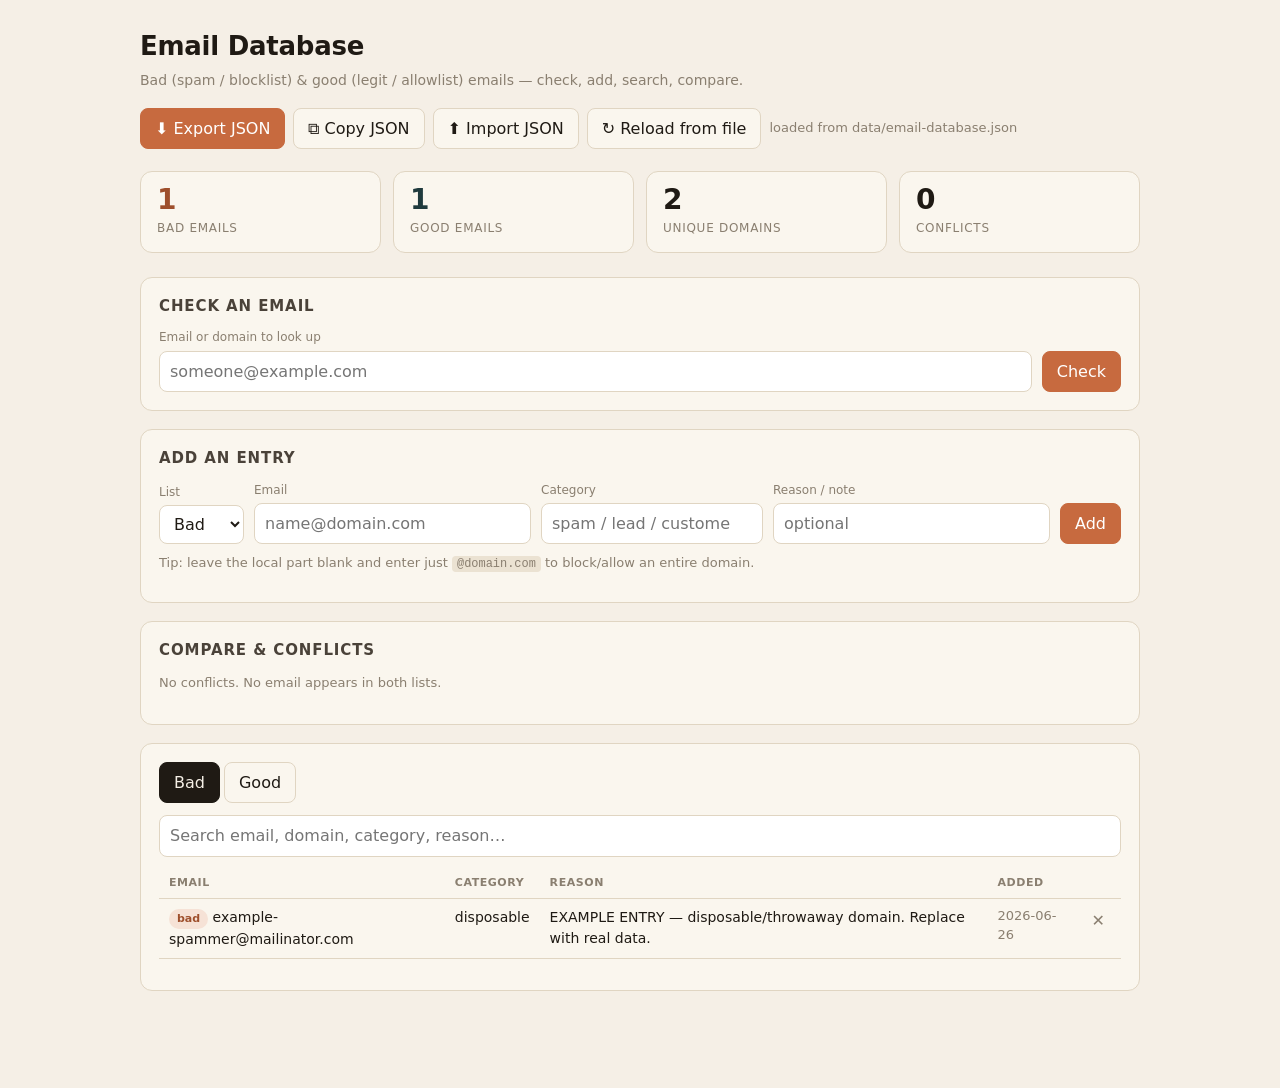
==== email-db.html @ f90742b0 "Add bad/good email database with web tool - data/email-database.json: structured bad (blocklist) and" ====
<!doctype html>
<html lang="en">
<head>
<meta charset="utf-8" />
<meta name="viewport" content="width=device-width, initial-scale=1" />
<title>Email Database — Bad &amp; Good</title>
<style>
  :root{
    --bg:#F5EFE6; --surface:#FAF6EE; --sand:#EBE2D2; --ink:#1F1A14; --ink-soft:#4A4239;
    --muted:#8A7F70; --hairline:#E0D5C2; --terracotta:#C76A3F; --terracotta-deep:#9E4F2C;
    --ocean:#1F3A3D; --ocean-2:#2C5658; --bad:#9E4F2C; --good:#1F3A3D;
    --f-sans:"Inter","Helvetica Neue",system-ui,sans-serif;
  }
  *{box-sizing:border-box}
  body{margin:0;background:var(--bg);color:var(--ink);font-family:var(--f-sans);line-height:1.45}
  .wrap{max-width:1040px;margin:0 auto;padding:28px 20px 80px}
  header h1{margin:0 0 4px;font-size:26px;letter-spacing:-.01em}
  header p{margin:0;color:var(--muted);font-size:14px}
  .bar{display:flex;flex-wrap:wrap;gap:8px;margin:18px 0 22px}
  button,.btn{font:inherit;cursor:pointer;border:1px solid var(--hairline);background:var(--surface);
    color:var(--ink);padding:8px 14px;border-radius:8px}
  button:hover{border-color:var(--muted)}
  .btn-primary{background:var(--terracotta);border-color:var(--terracotta);color:#fff}
  .btn-primary:hover{background:var(--terracotta-deep);border-color:var(--terracotta-deep)}
  .stats{display:grid;grid-template-columns:repeat(auto-fit,minmax(140px,1fr));gap:12px;margin-bottom:24px}
  .stat{background:var(--surface);border:1px solid var(--hairline);border-radius:12px;padding:14px 16px}
  .stat .n{font-size:28px;font-weight:700;line-height:1}
  .stat .l{font-size:12px;color:var(--muted);text-transform:uppercase;letter-spacing:.06em;margin-top:6px}
  .stat.bad .n{color:var(--bad)} .stat.good .n{color:var(--good)}
  .card{background:var(--surface);border:1px solid var(--hairline);border-radius:12px;padding:18px;margin-bottom:18px}
  .card h2{margin:0 0 12px;font-size:15px;text-transform:uppercase;letter-spacing:.06em;color:var(--ink-soft)}
  .row{display:flex;flex-wrap:wrap;gap:10px;align-items:end}
  label{display:block;font-size:12px;color:var(--muted);margin-bottom:4px}
  input,select{font:inherit;padding:8px 10px;border:1px solid var(--hairline);border-radius:8px;background:#fff;color:var(--ink);min-width:0}
  input:focus,select:focus{outline:2px solid var(--terracotta);outline-offset:-1px}
  .grow{flex:1 1 200px}
  .verdict{margin-top:12px;padding:12px 14px;border-radius:10px;font-weight:600;display:none}
  .verdict.show{display:block}
  .verdict.v-bad{background:#f6e2d6;color:var(--bad)}
  .verdict.v-good{background:#dde8e3;color:var(--good)}
  .verdict.v-unknown{background:var(--sand);color:var(--ink-soft)}
  .verdict small{display:block;font-weight:400;color:var(--ink-soft);margin-top:4px}
  table{width:100%;border-collapse:collapse;font-size:14px}
  th,td{text-align:left;padding:8px 10px;border-bottom:1px solid var(--hairline);vertical-align:top}
  th{font-size:11px;text-transform:uppercase;letter-spacing:.05em;color:var(--muted);cursor:pointer;white-space:nowrap}
  tr:hover td{background:rgba(0,0,0,.02)}
  .pill{display:inline-block;font-size:11px;padding:2px 8px;border-radius:999px;font-weight:600}
  .pill.bad{background:#f6e2d6;color:var(--bad)} .pill.good{background:#dde8e3;color:var(--good)}
  .del{color:var(--muted);border:none;background:none;padding:2px 6px;font-size:16px}
  .del:hover{color:var(--bad)}
  .muted{color:var(--muted);font-size:13px}
  .tabs{display:flex;gap:4px;margin-bottom:12px}
  .tabs button.active{background:var(--ink);color:var(--bg);border-color:var(--ink)}
  .conflict{background:#fbeede;border:1px solid #e7c9a8;border-radius:10px;padding:10px 14px;margin-bottom:8px;font-size:14px}
  .notice{font-size:13px;color:var(--muted);margin:10px 0}
  .hidden{display:none}
  code{background:var(--sand);padding:1px 5px;border-radius:4px;font-size:.92em}
</style>
</head>
<body>
<div class="wrap">
  <header>
    <h1>Email Database</h1>
    <p>Bad (spam / blocklist) &amp; good (legit / allowlist) emails — check, add, search, compare.</p>
  </header>

  <div class="bar">
    <button class="btn-primary" id="btnExport">⬇ Export JSON</button>
    <button id="btnCopy">⧉ Copy JSON</button>
    <label class="btn" style="margin:0">⬆ Import JSON<input id="fileImport" type="file" accept="application/json" class="hidden"></label>
    <button id="btnReload">↻ Reload from file</button>
    <span class="muted" id="status" style="align-self:center"></span>
  </div>

  <div class="stats">
    <div class="stat bad"><div class="n" id="cBad">0</div><div class="l">Bad emails</div></div>
    <div class="stat good"><div class="n" id="cGood">0</div><div class="l">Good emails</div></div>
    <div class="stat"><div class="n" id="cDomains">0</div><div class="l">Unique domains</div></div>
    <div class="stat"><div class="n" id="cConflict">0</div><div class="l">Conflicts</div></div>
  </div>

  <!-- CHECK -->
  <div class="card">
    <h2>Check an email</h2>
    <div class="row">
      <div class="grow">
        <label for="checkInput">Email or domain to look up</label>
        <input id="checkInput" class="grow" style="width:100%" placeholder="someone@example.com" autocomplete="off">
      </div>
      <button class="btn-primary" id="btnCheck">Check</button>
    </div>
    <div class="verdict" id="verdict"></div>
  </div>

  <!-- ADD -->
  <div class="card">
    <h2>Add an entry</h2>
    <div class="row">
      <div><label>List</label>
        <select id="addList"><option value="bad">Bad</option><option value="good">Good</option></select></div>
      <div class="grow"><label>Email</label><input id="addEmail" style="width:100%" placeholder="name@domain.com"></div>
      <div><label>Category</label><input id="addCategory" placeholder="spam / lead / customer…" list="catList">
        <datalist id="catList">
          <option value="spam"><option value="phishing"><option value="disposable"><option value="bot"><option value="competitor">
          <option value="lead"><option value="customer"><option value="partner"><option value="vendor">
        </datalist></div>
      <div class="grow"><label>Reason / note</label><input id="addReason" style="width:100%" placeholder="optional"></div>
      <button class="btn-primary" id="btnAdd">Add</button>
    </div>
    <div class="notice">Tip: leave the local part blank and enter just <code>@domain.com</code> to block/allow an entire domain.</div>
  </div>

  <!-- COMPARE -->
  <div class="card" id="conflictCard">
    <h2>Compare &amp; conflicts</h2>
    <div id="conflicts"></div>
  </div>

  <!-- LIST -->
  <div class="card">
    <div class="tabs">
      <button data-tab="bad" class="active">Bad</button>
      <button data-tab="good">Good</button>
    </div>
    <div class="row" style="margin-bottom:10px">
      <input id="search" class="grow" style="width:100%" placeholder="Search email, domain, category, reason…">
    </div>
    <table>
      <thead><tr>
        <th data-sort="email">Email</th><th data-sort="category">Category</th>
        <th data-sort="reason">Reason</th><th data-sort="addedAt">Added</th><th></th>
      </tr></thead>
      <tbody id="tbody"></tbody>
    </table>
    <p class="muted" id="emptyMsg"></p>
  </div>
</div>

<script>
const DATA_URL = "data/email-database.json";
const LS_KEY = "emailDb.working";
let db = { meta:{}, bad:[], good:[] };
let activeTab = "bad";
let sortKey = "addedAt", sortDir = -1;

const $ = s => document.querySelector(s);
const todayISO = () => new Date().toISOString().slice(0,10);
const norm = s => (s||"").trim().toLowerCase();
const domainOf = e => { const a = norm(e); return a.includes("@") ? a.split("@").pop() : a.replace(/^@/,""); };

function setStatus(msg){ $("#status").textContent = msg; }

async function load(){
  const saved = localStorage.getItem(LS_KEY);
  if (saved){
    try { db = JSON.parse(saved); setStatus("loaded your local working copy"); render(); return; }
    catch(e){ /* fall through */ }
  }
  await reloadFromFile();
}
async function reloadFromFile(){
  try{
    const r = await fetch(DATA_URL, {cache:"no-store"});
    if(!r.ok) throw new Error(r.status);
    db = await r.json();
    db.bad = db.bad||[]; db.good = db.good||[];
    setStatus("loaded from " + DATA_URL);
  }catch(e){
    setStatus("could not fetch file (open via the website, or Import a JSON file)");
    db.bad = db.bad||[]; db.good = db.good||[];
  }
  render();
}
function persist(){ localStorage.setItem(LS_KEY, JSON.stringify(db)); }

function findMatches(query){
  const q = norm(query); if(!q) return null;
  const dom = domainOf(q);
  const scan = list => db[list].filter(x =>
    norm(x.email) === q || (x.domain && norm(x.domain) === dom && !q.includes("@") ) ||
    (x.domain && norm(x.domain) === dom) );
  return { bad: scan("bad"), good: scan("good"), domain: dom };
}

function check(){
  const v = $("#verdict");
  const m = findMatches($("#checkInput").value);
  if(!m){ v.className="verdict"; return; }
  v.classList.add("show");
  if(m.bad.length){
    v.className = "verdict show v-bad";
    v.innerHTML = "⛔ BAD — on the blocklist" + reasonLine(m.bad);
  } else if(m.good.length){
    v.className = "verdict show v-good";
    v.innerHTML = "✓ GOOD — on the allowlist" + reasonLine(m.good);
  } else {
    v.className = "verdict show v-unknown";
    v.innerHTML = "? UNKNOWN — not in either list <small>No match for this address or its domain (" + m.domain + ").</small>";
  }
}
function reasonLine(hits){
  const h = hits[0];
  const how = norm(h.email) ? "exact address" : "domain rule";
  return "<small>Matched by " + how + (h.category?(" · "+h.category):"") + (h.reason?(" · "+h.reason):"") + "</small>";
}

function addEntry(){
  const list = $("#addList").value;
  let email = norm($("#addEmail").value);
  if(!email){ alert("Enter an email or @domain."); return; }
  const entry = {
    email: email.startsWith("@") ? "" : email,
    domain: domainOf(email),
    category: $("#addCategory").value.trim(),
    reason: $("#addReason").value.trim(),
    source: "manual",
    addedAt: todayISO()
  };
  const dupe = db[list].find(x => norm(x.email)===entry.email && norm(x.domain)===entry.domain);
  if(dupe){ alert("Already in the " + list + " list."); return; }
  db[list].unshift(entry);
  persist();
  $("#addEmail").value=$("#addCategory").value=$("#addReason").value="";
  setStatus("added to " + list + " · remember to Export and commit");
  render();
}

function removeEntry(list, idx){
  if(!confirm("Remove this entry?")) return;
  db[list].splice(idx,1); persist(); setStatus("removed · remember to Export"); render();
}

function computeConflicts(){
  const badSet = new Map(), out=[];
  db.bad.forEach(x => badSet.set(norm(x.email)||("@"+norm(x.domain)), x));
  db.good.forEach(g => {
    const k = norm(g.email)||("@"+norm(g.domain));
    if(badSet.has(k)) out.push(k.replace(/^@/,"")+" (in BOTH lists)");
  });
  return out;
}

function render(){
  $("#cBad").textContent = db.bad.length;
  $("#cGood").textContent = db.good.length;
  const doms = new Set([...db.bad,...db.good].map(x=>norm(x.domain)).filter(Boolean));
  $("#cDomains").textContent = doms.size;
  const conflicts = computeConflicts();
  $("#cConflict").textContent = conflicts.length;
  $("#conflicts").innerHTML = conflicts.length
    ? conflicts.map(c=>'<div class="conflict">⚠ '+c+' — review which list is correct.</div>').join("")
    : '<p class="muted">No conflicts. No email appears in both lists.</p>';

  const q = norm($("#search").value);
  let rows = db[activeTab].map((x,i)=>({x,i}))
    .filter(({x})=> !q || [x.email,x.domain,x.category,x.reason].some(f=>norm(f).includes(q)));
  rows.sort((a,b)=>{
    const av=norm(a.x[sortKey]), bv=norm(b.x[sortKey]);
    return av<bv?-sortDir:av>bv?sortDir:0;
  });
  $("#tbody").innerHTML = rows.map(({x,i})=>`
    <tr>
      <td><span class="pill ${activeTab}">${activeTab}</span> ${x.email||"<em>(any)</em> @"+x.domain}</td>
      <td>${x.category||""}</td><td>${x.reason||""}</td><td class="muted">${x.addedAt||""}</td>
      <td><button class="del" title="Remove" onclick="removeEntry('${activeTab}',${i})">✕</button></td>
    </tr>`).join("");
  $("#emptyMsg").textContent = rows.length ? "" :
    (db[activeTab].length ? "No matches for this search." : "This list is empty — add an entry above.");
}

function exportJson(){
  db.meta = db.meta||{}; db.meta.updatedAt = todayISO();
  const blob = new Blob([JSON.stringify(db,null,2)], {type:"application/json"});
  const a = document.createElement("a");
  a.href = URL.createObjectURL(blob); a.download = "email-database.json"; a.click();
  setStatus("exported — commit this file to data/email-database.json");
}
async function copyJson(){
  db.meta = db.meta||{}; db.meta.updatedAt = todayISO();
  await navigator.clipboard.writeText(JSON.stringify(db,null,2));
  setStatus("JSON copied to clipboard");
}
function importJson(file){
  const r = new FileReader();
  r.onload = () => { try{
    const j = JSON.parse(r.result); j.bad=j.bad||[]; j.good=j.good||[];
    db = j; persist(); setStatus("imported "+file.name); render();
  }catch(e){ alert("Not valid JSON: "+e.message); } };
  r.readAsText(file);
}

// wire up
$("#btnCheck").onclick = check;
$("#checkInput").addEventListener("keydown", e=>{ if(e.key==="Enter") check(); });
$("#btnAdd").onclick = addEntry;
$("#btnExport").onclick = exportJson;
$("#btnCopy").onclick = copyJson;
$("#btnReload").onclick = ()=>{ if(confirm("Discard your local working copy and reload the committed file?")){ localStorage.removeItem(LS_KEY); reloadFromFile(); } };
$("#fileImport").onchange = e=>{ if(e.target.files[0]) importJson(e.target.files[0]); };
$("#search").addEventListener("input", render);
document.querySelectorAll(".tabs button").forEach(b=> b.onclick=()=>{
  activeTab=b.dataset.tab;
  document.querySelectorAll(".tabs button").forEach(x=>x.classList.toggle("active",x===b));
  render();
});
document.querySelectorAll("th[data-sort]").forEach(th=> th.onclick=()=>{
  const k=th.dataset.sort; sortDir = (sortKey===k)? -sortDir : 1; sortKey=k; render();
});

load();
</script>
</body>
</html>
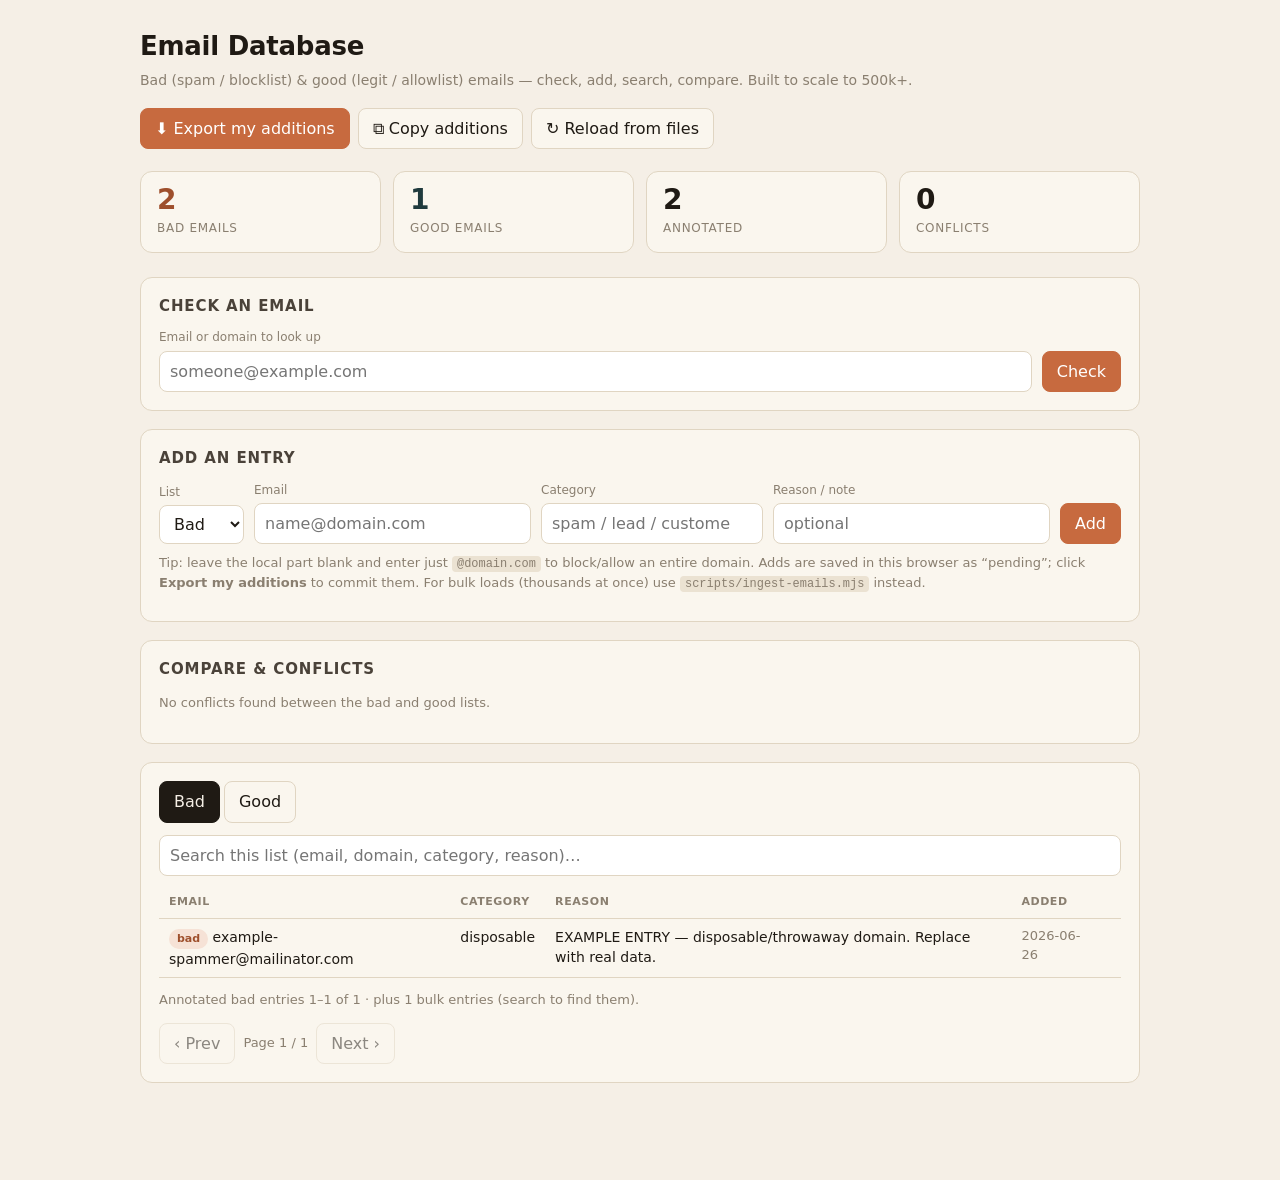
==== commit 7c511339: "Scale email database to 500k+ without crushing the browser The old tool loaded all entries into memo" ====
--- a/email-db.html
+++ b/email-db.html
@@ -20,6 +20,7 @@
   button,.btn{font:inherit;cursor:pointer;border:1px solid var(--hairline);background:var(--surface);
     color:var(--ink);padding:8px 14px;border-radius:8px}
   button:hover{border-color:var(--muted)}
+  button:disabled{opacity:.5;cursor:default}
   .btn-primary{background:var(--terracotta);border-color:var(--terracotta);color:#fff}
   .btn-primary:hover{background:var(--terracotta-deep);border-color:var(--terracotta-deep)}
   .stats{display:grid;grid-template-columns:repeat(auto-fit,minmax(140px,1fr));gap:12px;margin-bottom:24px}
@@ -42,10 +43,11 @@
   .verdict small{display:block;font-weight:400;color:var(--ink-soft);margin-top:4px}
   table{width:100%;border-collapse:collapse;font-size:14px}
   th,td{text-align:left;padding:8px 10px;border-bottom:1px solid var(--hairline);vertical-align:top}
-  th{font-size:11px;text-transform:uppercase;letter-spacing:.05em;color:var(--muted);cursor:pointer;white-space:nowrap}
+  th{font-size:11px;text-transform:uppercase;letter-spacing:.05em;color:var(--muted);white-space:nowrap}
   tr:hover td{background:rgba(0,0,0,.02)}
   .pill{display:inline-block;font-size:11px;padding:2px 8px;border-radius:999px;font-weight:600}
   .pill.bad{background:#f6e2d6;color:var(--bad)} .pill.good{background:#dde8e3;color:var(--good)}
+  .pill.bulk{background:var(--sand);color:var(--ink-soft)}
   .del{color:var(--muted);border:none;background:none;padding:2px 6px;font-size:16px}
   .del:hover{color:var(--bad)}
   .muted{color:var(--muted);font-size:13px}
@@ -55,27 +57,27 @@
   .notice{font-size:13px;color:var(--muted);margin:10px 0}
   .hidden{display:none}
   code{background:var(--sand);padding:1px 5px;border-radius:4px;font-size:.92em}
+  .pager{display:flex;gap:8px;align-items:center;margin-top:12px}
 </style>
 </head>
 <body>
 <div class="wrap">
   <header>
     <h1>Email Database</h1>
-    <p>Bad (spam / blocklist) &amp; good (legit / allowlist) emails — check, add, search, compare.</p>
+    <p>Bad (spam / blocklist) &amp; good (legit / allowlist) emails — check, add, search, compare. Built to scale to 500k+.</p>
   </header>
 
   <div class="bar">
-    <button class="btn-primary" id="btnExport">⬇ Export JSON</button>
-    <button id="btnCopy">⧉ Copy JSON</button>
-    <label class="btn" style="margin:0">⬆ Import JSON<input id="fileImport" type="file" accept="application/json" class="hidden"></label>
-    <button id="btnReload">↻ Reload from file</button>
+    <button class="btn-primary" id="btnExport">⬇ Export my additions</button>
+    <button id="btnCopy">⧉ Copy additions</button>
+    <button id="btnReload">↻ Reload from files</button>
     <span class="muted" id="status" style="align-self:center"></span>
   </div>
 
   <div class="stats">
     <div class="stat bad"><div class="n" id="cBad">0</div><div class="l">Bad emails</div></div>
     <div class="stat good"><div class="n" id="cGood">0</div><div class="l">Good emails</div></div>
-    <div class="stat"><div class="n" id="cDomains">0</div><div class="l">Unique domains</div></div>
+    <div class="stat"><div class="n" id="cAnnotated">0</div><div class="l">Annotated</div></div>
     <div class="stat"><div class="n" id="cConflict">0</div><div class="l">Conflicts</div></div>
   </div>
 
@@ -107,7 +109,9 @@
       <div class="grow"><label>Reason / note</label><input id="addReason" style="width:100%" placeholder="optional"></div>
       <button class="btn-primary" id="btnAdd">Add</button>
     </div>
-    <div class="notice">Tip: leave the local part blank and enter just <code>@domain.com</code> to block/allow an entire domain.</div>
+    <div class="notice">Tip: leave the local part blank and enter just <code>@domain.com</code> to block/allow an entire domain.
+      Adds are saved in this browser as “pending”; click <b>Export my additions</b> to commit them.
+      For bulk loads (thousands at once) use <code>scripts/ingest-emails.mjs</code> instead.</div>
   </div>
 
   <!-- COMPARE -->
@@ -123,191 +127,301 @@
       <button data-tab="good">Good</button>
     </div>
     <div class="row" style="margin-bottom:10px">
-      <input id="search" class="grow" style="width:100%" placeholder="Search email, domain, category, reason…">
+      <input id="search" class="grow" style="width:100%" placeholder="Search this list (email, domain, category, reason)…">
     </div>
     <table>
       <thead><tr>
-        <th data-sort="email">Email</th><th data-sort="category">Category</th>
-        <th data-sort="reason">Reason</th><th data-sort="addedAt">Added</th><th></th>
+        <th>Email</th><th>Category</th><th>Reason</th><th>Added</th><th></th>
       </tr></thead>
       <tbody id="tbody"></tbody>
     </table>
     <p class="muted" id="emptyMsg"></p>
+    <div class="pager hidden" id="pager">
+      <button id="prevPage">‹ Prev</button>
+      <span class="muted" id="pageInfo"></span>
+      <button id="nextPage">Next ›</button>
+    </div>
   </div>
 </div>
 
 <script>
-const DATA_URL = "data/email-database.json";
-const LS_KEY = "emailDb.working";
-let db = { meta:{}, bad:[], good:[] };
+// ---------------------------------------------------------------------------
+// Scalable design for 500k+ entries:
+//   * Bulk lists (data/bad-emails.txt, good-emails.txt) -> Set for O(1) checks.
+//   * Annotated entries (data/email-database.json) -> small Map for reasons.
+//   * Manual adds -> "pending" delta only, kept tiny in localStorage.
+//   * Browsing is paginated; search results are capped. Never render 500k rows.
+// ---------------------------------------------------------------------------
+const JSON_URL = "data/email-database.json";
+const BULK_URL = { bad: "data/bad-emails.txt", good: "data/good-emails.txt" };
+const LS_KEY = "emailDb.pending";          // only the small delta lives here
+const PAGE_SIZE = 100;
+const SEARCH_CAP = 500;                     // max rows scanned out per search
+
+// Source of truth for membership + counts (keys: "email" or "@domain")
+const allBad = new Set(), allGood = new Set();
+// Annotated entries only (browsable, have reasons). key -> {list,email,domain,category,reason,source,addedAt}
+const info = new Map();
+// Pending manual adds (the delta the user will export). key -> entry
+let pending = { bad: {}, good: {} };
+
 let activeTab = "bad";
-let sortKey = "addedAt", sortDir = -1;
+let page = 0;
+let metaFromFile = {};
 
 const $ = s => document.querySelector(s);
 const todayISO = () => new Date().toISOString().slice(0,10);
 const norm = s => (s||"").trim().toLowerCase();
 const domainOf = e => { const a = norm(e); return a.includes("@") ? a.split("@").pop() : a.replace(/^@/,""); };
-
+const keyOf = (email, domain) => norm(email) ? norm(email) : "@" + norm(domain);
+const fmt = n => n.toLocaleString();
 function setStatus(msg){ $("#status").textContent = msg; }
 
-async function load(){
-  const saved = localStorage.getItem(LS_KEY);
-  if (saved){
-    try { db = JSON.parse(saved); setStatus("loaded your local working copy"); render(); return; }
-    catch(e){ /* fall through */ }
+// ---- loading ---------------------------------------------------------------
+async function loadAll(){
+  allBad.clear(); allGood.clear(); info.clear();
+  metaFromFile = {};
+  await Promise.all([ loadJson(), loadBulk("bad"), loadBulk("good") ]);
+  loadPending();
+  render();
+}
+
+async function loadJson(){
+  try{
+    const r = await fetch(JSON_URL, {cache:"no-store"});
+    if(!r.ok) throw new Error(r.status);
+    const j = await r.json();
+    metaFromFile = j.meta || {};
+    for (const list of ["bad","good"]) {
+      (j[list]||[]).forEach(x => addEntry(list, x, /*annotated*/true));
+    }
+  }catch(e){ /* fine if missing; bulk lists may still load */ }
+}
+
+async function loadBulk(list){
+  try{
+    const r = await fetch(BULK_URL[list], {cache:"no-store"});
+    if(!r.ok) throw new Error(r.status);
+    const text = await r.text();
+    const target = list === "bad" ? allBad : allGood;
+    let start = 0;
+    // Parse line-by-line without building a giant array of objects.
+    while (start < text.length) {
+      let nl = text.indexOf("\n", start);
+      if (nl === -1) nl = text.length;
+      const line = text.slice(start, nl).trim();
+      start = nl + 1;
+      if (!line || line[0] === "#") continue;
+      target.add(norm(line));
+    }
+  }catch(e){ /* fine if missing */ }
+}
+
+// Register an entry into the membership Sets (+info if annotated).
+function addEntry(list, x, annotated){
+  const email = norm(x.email).startsWith("@") ? "" : norm(x.email);
+  const domain = norm(x.domain) || domainOf(email);
+  const k = keyOf(email, domain);
+  (list === "bad" ? allBad : allGood).add(k);
+  if (annotated) info.set(list + "|" + k, { list, email, domain,
+    category: x.category||"", reason: x.reason||"", source: x.source||"", addedAt: x.addedAt||"" });
+  return k;
+}
+
+function loadPending(){
+  try{
+    const saved = JSON.parse(localStorage.getItem(LS_KEY) || "null");
+    if (saved && saved.bad && saved.good) pending = saved;
+  }catch(e){ pending = { bad:{}, good:{} }; }
+  for (const list of ["bad","good"]) {
+    Object.values(pending[list]).forEach(x => addEntry(list, x, true));
   }
-  await reloadFromFile();
-}
-async function reloadFromFile(){
-  try{
-    const r = await fetch(DATA_URL, {cache:"no-store"});
-    if(!r.ok) throw new Error(r.status);
-    db = await r.json();
-    db.bad = db.bad||[]; db.good = db.good||[];
-    setStatus("loaded from " + DATA_URL);
-  }catch(e){
-    setStatus("could not fetch file (open via the website, or Import a JSON file)");
-    db.bad = db.bad||[]; db.good = db.good||[];
-  }
-  render();
-}
-function persist(){ localStorage.setItem(LS_KEY, JSON.stringify(db)); }
-
-function findMatches(query){
+}
+function persistPending(){ localStorage.setItem(LS_KEY, JSON.stringify(pending)); }
+
+// ---- check (O(1) membership) ----------------------------------------------
+function lookup(query){
   const q = norm(query); if(!q) return null;
   const dom = domainOf(q);
-  const scan = list => db[list].filter(x =>
-    norm(x.email) === q || (x.domain && norm(x.domain) === dom && !q.includes("@") ) ||
-    (x.domain && norm(x.domain) === dom) );
-  return { bad: scan("bad"), good: scan("good"), domain: dom };
+  const keys = [];
+  if (q.includes("@") && !q.startsWith("@")) keys.push(q);   // exact address
+  keys.push("@" + dom);                                       // whole-domain rule
+  const hit = (set) => keys.find(k => set.has(k)) || null;
+  const bKey = hit(allBad), gKey = hit(allGood);
+  const reason = (k) => info.get("bad|"+k) || info.get("good|"+k) || null;
+  return { bad: bKey, good: gKey, domain: dom,
+           badInfo: bKey ? reason(bKey) : null, goodInfo: gKey ? reason(gKey) : null };
 }
 
 function check(){
   const v = $("#verdict");
-  const m = findMatches($("#checkInput").value);
+  const m = lookup($("#checkInput").value);
   if(!m){ v.className="verdict"; return; }
   v.classList.add("show");
-  if(m.bad.length){
+  if(m.bad){
     v.className = "verdict show v-bad";
-    v.innerHTML = "⛔ BAD — on the blocklist" + reasonLine(m.bad);
-  } else if(m.good.length){
+    v.innerHTML = "⛔ BAD — on the blocklist" + reasonLine(m.bad, m.badInfo);
+  } else if(m.good){
     v.className = "verdict show v-good";
-    v.innerHTML = "✓ GOOD — on the allowlist" + reasonLine(m.good);
+    v.innerHTML = "✓ GOOD — on the allowlist" + reasonLine(m.good, m.goodInfo);
   } else {
     v.className = "verdict show v-unknown";
     v.innerHTML = "? UNKNOWN — not in either list <small>No match for this address or its domain (" + m.domain + ").</small>";
   }
 }
-function reasonLine(hits){
-  const h = hits[0];
-  const how = norm(h.email) ? "exact address" : "domain rule";
-  return "<small>Matched by " + how + (h.category?(" · "+h.category):"") + (h.reason?(" · "+h.reason):"") + "</small>";
-}
-
-function addEntry(){
+function reasonLine(key, meta){
+  const how = key.startsWith("@") ? "domain rule" : "exact address";
+  if (!meta) return "<small>Matched by " + how + " · (bulk list, no note)</small>";
+  return "<small>Matched by " + how + (meta.category?(" · "+meta.category):"") + (meta.reason?(" · "+meta.reason):"") + "</small>";
+}
+
+// ---- add -------------------------------------------------------------------
+function add(){
   const list = $("#addList").value;
-  let email = norm($("#addEmail").value);
-  if(!email){ alert("Enter an email or @domain."); return; }
-  const entry = {
-    email: email.startsWith("@") ? "" : email,
-    domain: domainOf(email),
-    category: $("#addCategory").value.trim(),
-    reason: $("#addReason").value.trim(),
-    source: "manual",
-    addedAt: todayISO()
-  };
-  const dupe = db[list].find(x => norm(x.email)===entry.email && norm(x.domain)===entry.domain);
-  if(dupe){ alert("Already in the " + list + " list."); return; }
-  db[list].unshift(entry);
-  persist();
+  let raw = norm($("#addEmail").value);
+  if(!raw){ alert("Enter an email or @domain."); return; }
+  const email = raw.startsWith("@") ? "" : raw;
+  const domain = domainOf(raw);
+  const k = keyOf(email, domain);
+  if ((list==="bad"?allBad:allGood).has(k)) { alert("Already on the " + list + " list."); return; }
+  const entry = { email, domain, category: $("#addCategory").value.trim(),
+    reason: $("#addReason").value.trim(), source: "manual", addedAt: todayISO() };
+  pending[list][k] = entry;
+  addEntry(list, entry, true);
+  persistPending();
   $("#addEmail").value=$("#addCategory").value=$("#addReason").value="";
-  setStatus("added to " + list + " · remember to Export and commit");
+  setStatus("added to " + list + " (pending) · Export my additions to commit");
   render();
 }
 
-function removeEntry(list, idx){
-  if(!confirm("Remove this entry?")) return;
-  db[list].splice(idx,1); persist(); setStatus("removed · remember to Export"); render();
-}
-
+function removePending(list, k){
+  if(!confirm("Remove this pending entry?")) return;
+  delete pending[list][k];
+  // rebuild membership/info from scratch is simplest & safe at our annotated scale
+  persistPending();
+  loadAll();
+  setStatus("removed pending entry");
+}
+
+// ---- conflicts (intersection of the two Sets, capped display) --------------
 function computeConflicts(){
-  const badSet = new Map(), out=[];
-  db.bad.forEach(x => badSet.set(norm(x.email)||("@"+norm(x.domain)), x));
-  db.good.forEach(g => {
-    const k = norm(g.email)||("@"+norm(g.domain));
-    if(badSet.has(k)) out.push(k.replace(/^@/,"")+" (in BOTH lists)");
-  });
+  const [small, big] = allBad.size <= allGood.size ? [allBad, allGood] : [allGood, allBad];
+  const out = [];
+  for (const k of small) { if (big.has(k)) { out.push(k.replace(/^@/,"")); if (out.length >= 50) break; } }
   return out;
 }
 
+// ---- render (paginated browse of ANNOTATED entries; search can scan bulk) --
+function annotatedRows(list){
+  return [...info.values()].filter(e => e.list === list);
+}
+
+function searchBulk(list, q){
+  // Scan the big Set for substring matches, capped so we never freeze.
+  const set = list === "bad" ? allBad : allGood;
+  const rows = []; let scanned = 0;
+  for (const k of set) {
+    scanned++;
+    if (k.includes(q)) {
+      const isDom = k.startsWith("@");
+      rows.push({ email: isDom ? "" : k, domain: isDom ? k.slice(1) : domainOf(k),
+        category:"", reason:"", addedAt:"", bulk:true, list });
+      if (rows.length >= SEARCH_CAP) break;
+    }
+  }
+  return rows;
+}
+
 function render(){
-  $("#cBad").textContent = db.bad.length;
-  $("#cGood").textContent = db.good.length;
-  const doms = new Set([...db.bad,...db.good].map(x=>norm(x.domain)).filter(Boolean));
-  $("#cDomains").textContent = doms.size;
+  $("#cBad").textContent = fmt(allBad.size);
+  $("#cGood").textContent = fmt(allGood.size);
+  $("#cAnnotated").textContent = fmt(info.size);
   const conflicts = computeConflicts();
-  $("#cConflict").textContent = conflicts.length;
+  $("#cConflict").textContent = fmt(conflicts.length) + (conflicts.length>=50 ? "+" : "");
   $("#conflicts").innerHTML = conflicts.length
-    ? conflicts.map(c=>'<div class="conflict">⚠ '+c+' — review which list is correct.</div>').join("")
-    : '<p class="muted">No conflicts. No email appears in both lists.</p>';
+    ? conflicts.map(c=>'<div class="conflict">⚠ '+c+' — in BOTH lists; review which is correct.</div>').join("")
+    : '<p class="muted">No conflicts found between the bad and good lists.</p>';
 
   const q = norm($("#search").value);
-  let rows = db[activeTab].map((x,i)=>({x,i}))
-    .filter(({x})=> !q || [x.email,x.domain,x.category,x.reason].some(f=>norm(f).includes(q)));
-  rows.sort((a,b)=>{
-    const av=norm(a.x[sortKey]), bv=norm(b.x[sortKey]);
-    return av<bv?-sortDir:av>bv?sortDir:0;
-  });
-  $("#tbody").innerHTML = rows.map(({x,i})=>`
-    <tr>
-      <td><span class="pill ${activeTab}">${activeTab}</span> ${x.email||"<em>(any)</em> @"+x.domain}</td>
-      <td>${x.category||""}</td><td>${x.reason||""}</td><td class="muted">${x.addedAt||""}</td>
-      <td><button class="del" title="Remove" onclick="removeEntry('${activeTab}',${i})">✕</button></td>
-    </tr>`).join("");
-  $("#emptyMsg").textContent = rows.length ? "" :
-    (db[activeTab].length ? "No matches for this search." : "This list is empty — add an entry above.");
-}
-
+  let rows, note;
+  if (q) {
+    // Search: annotated matches first, then fill from the bulk list, capped.
+    const ann = annotatedRows(activeTab).filter(e =>
+      [e.email,e.domain,e.category,e.reason].some(f=>norm(f).includes(q)));
+    const bulk = searchBulk(activeTab, q).filter(b => !info.has(activeTab+"|"+keyOf(b.email,b.domain)));
+    rows = ann.concat(bulk).slice(0, SEARCH_CAP);
+    note = "Showing " + rows.length + (rows.length>=SEARCH_CAP ? "+ (capped)" : "") + " matches for “"+q+"”.";
+    $("#pager").classList.add("hidden");
+  } else {
+    // Browse: only annotated entries, paginated. Bulk lists are too big to page.
+    const all = annotatedRows(activeTab).sort((a,b)=> (b.addedAt||"").localeCompare(a.addedAt||""));
+    const total = all.length;
+    const pages = Math.max(1, Math.ceil(total / PAGE_SIZE));
+    if (page >= pages) page = pages - 1;
+    rows = all.slice(page*PAGE_SIZE, page*PAGE_SIZE + PAGE_SIZE);
+    const bulkN = (activeTab==="bad"?allBad:allGood).size - total;
+    note = total
+      ? "Annotated " + activeTab + " entries " + (page*PAGE_SIZE+1) + "–" + (page*PAGE_SIZE+rows.length) + " of " + fmt(total)
+        + (bulkN>0 ? " · plus " + fmt(bulkN) + " bulk entries (search to find them)." : "")
+      : (bulkN>0 ? fmt(bulkN) + " bulk " + activeTab + " entries — use search to look one up."
+                 : "This list is empty — add an entry above.");
+    $("#pager").classList.toggle("hidden", pages <= 1);
+    $("#pageInfo").textContent = "Page " + (page+1) + " / " + pages;
+    $("#prevPage").disabled = page <= 0;
+    $("#nextPage").disabled = page >= pages-1;
+  }
+
+  $("#tbody").innerHTML = rows.map(x => {
+    const k = keyOf(x.email, x.domain);
+    const isPending = pending[x.list] && pending[x.list][k];
+    const label = x.bulk ? '<span class="pill bulk">bulk</span>' : '<span class="pill '+x.list+'">'+x.list+'</span>';
+    const who = x.email || "<em>(any)</em> @" + x.domain;
+    const del = isPending
+      ? '<button class="del" title="Remove pending" onclick="removePending(\''+x.list+'\',\''+k.replace(/'/g,"\\'")+'\')">✕</button>'
+      : '';
+    return "<tr><td>"+label+" "+who+"</td><td>"+(x.category||"")+"</td><td>"+(x.reason||"")
+         +"</td><td class='muted'>"+(x.addedAt||"")+(isPending?" · pending":"")+"</td><td>"+del+"</td></tr>";
+  }).join("");
+  $("#emptyMsg").textContent = note;
+}
+
+// ---- export (only the pending delta) --------------------------------------
+function pendingPayload(){
+  const out = { meta: { exportedAt: todayISO(), note: "Pending additions — merge into data/email-database.json or ingest into the bulk lists." },
+                bad: Object.values(pending.bad), good: Object.values(pending.good) };
+  return out;
+}
 function exportJson(){
-  db.meta = db.meta||{}; db.meta.updatedAt = todayISO();
-  const blob = new Blob([JSON.stringify(db,null,2)], {type:"application/json"});
+  const n = Object.keys(pending.bad).length + Object.keys(pending.good).length;
+  if(!n){ setStatus("no pending additions to export"); return; }
+  const blob = new Blob([JSON.stringify(pendingPayload(),null,2)], {type:"application/json"});
   const a = document.createElement("a");
-  a.href = URL.createObjectURL(blob); a.download = "email-database.json"; a.click();
-  setStatus("exported — commit this file to data/email-database.json");
+  a.href = URL.createObjectURL(blob); a.download = "email-additions.json"; a.click();
+  setStatus("exported "+n+" additions — hand to Claude or merge into the data files");
 }
 async function copyJson(){
-  db.meta = db.meta||{}; db.meta.updatedAt = todayISO();
-  await navigator.clipboard.writeText(JSON.stringify(db,null,2));
-  setStatus("JSON copied to clipboard");
-}
-function importJson(file){
-  const r = new FileReader();
-  r.onload = () => { try{
-    const j = JSON.parse(r.result); j.bad=j.bad||[]; j.good=j.good||[];
-    db = j; persist(); setStatus("imported "+file.name); render();
-  }catch(e){ alert("Not valid JSON: "+e.message); } };
-  r.readAsText(file);
-}
-
-// wire up
+  await navigator.clipboard.writeText(JSON.stringify(pendingPayload(),null,2));
+  setStatus("pending additions copied to clipboard");
+}
+
+// ---- wire up ---------------------------------------------------------------
 $("#btnCheck").onclick = check;
 $("#checkInput").addEventListener("keydown", e=>{ if(e.key==="Enter") check(); });
-$("#btnAdd").onclick = addEntry;
+$("#btnAdd").onclick = add;
 $("#btnExport").onclick = exportJson;
 $("#btnCopy").onclick = copyJson;
-$("#btnReload").onclick = ()=>{ if(confirm("Discard your local working copy and reload the committed file?")){ localStorage.removeItem(LS_KEY); reloadFromFile(); } };
-$("#fileImport").onchange = e=>{ if(e.target.files[0]) importJson(e.target.files[0]); };
-$("#search").addEventListener("input", render);
+$("#btnReload").onclick = ()=>{ setStatus("reloading…"); loadAll(); };
+let searchTimer;
+$("#search").addEventListener("input", ()=>{ clearTimeout(searchTimer); page=0; searchTimer=setTimeout(render,120); });
+$("#prevPage").onclick = ()=>{ if(page>0){ page--; render(); } };
+$("#nextPage").onclick = ()=>{ page++; render(); };
 document.querySelectorAll(".tabs button").forEach(b=> b.onclick=()=>{
-  activeTab=b.dataset.tab;
+  activeTab=b.dataset.tab; page=0;
   document.querySelectorAll(".tabs button").forEach(x=>x.classList.toggle("active",x===b));
   render();
 });
-document.querySelectorAll("th[data-sort]").forEach(th=> th.onclick=()=>{
-  const k=th.dataset.sort; sortDir = (sortKey===k)? -sortDir : 1; sortKey=k; render();
-});
-
-load();
+
+loadAll();
 </script>
 </body>
 </html>
